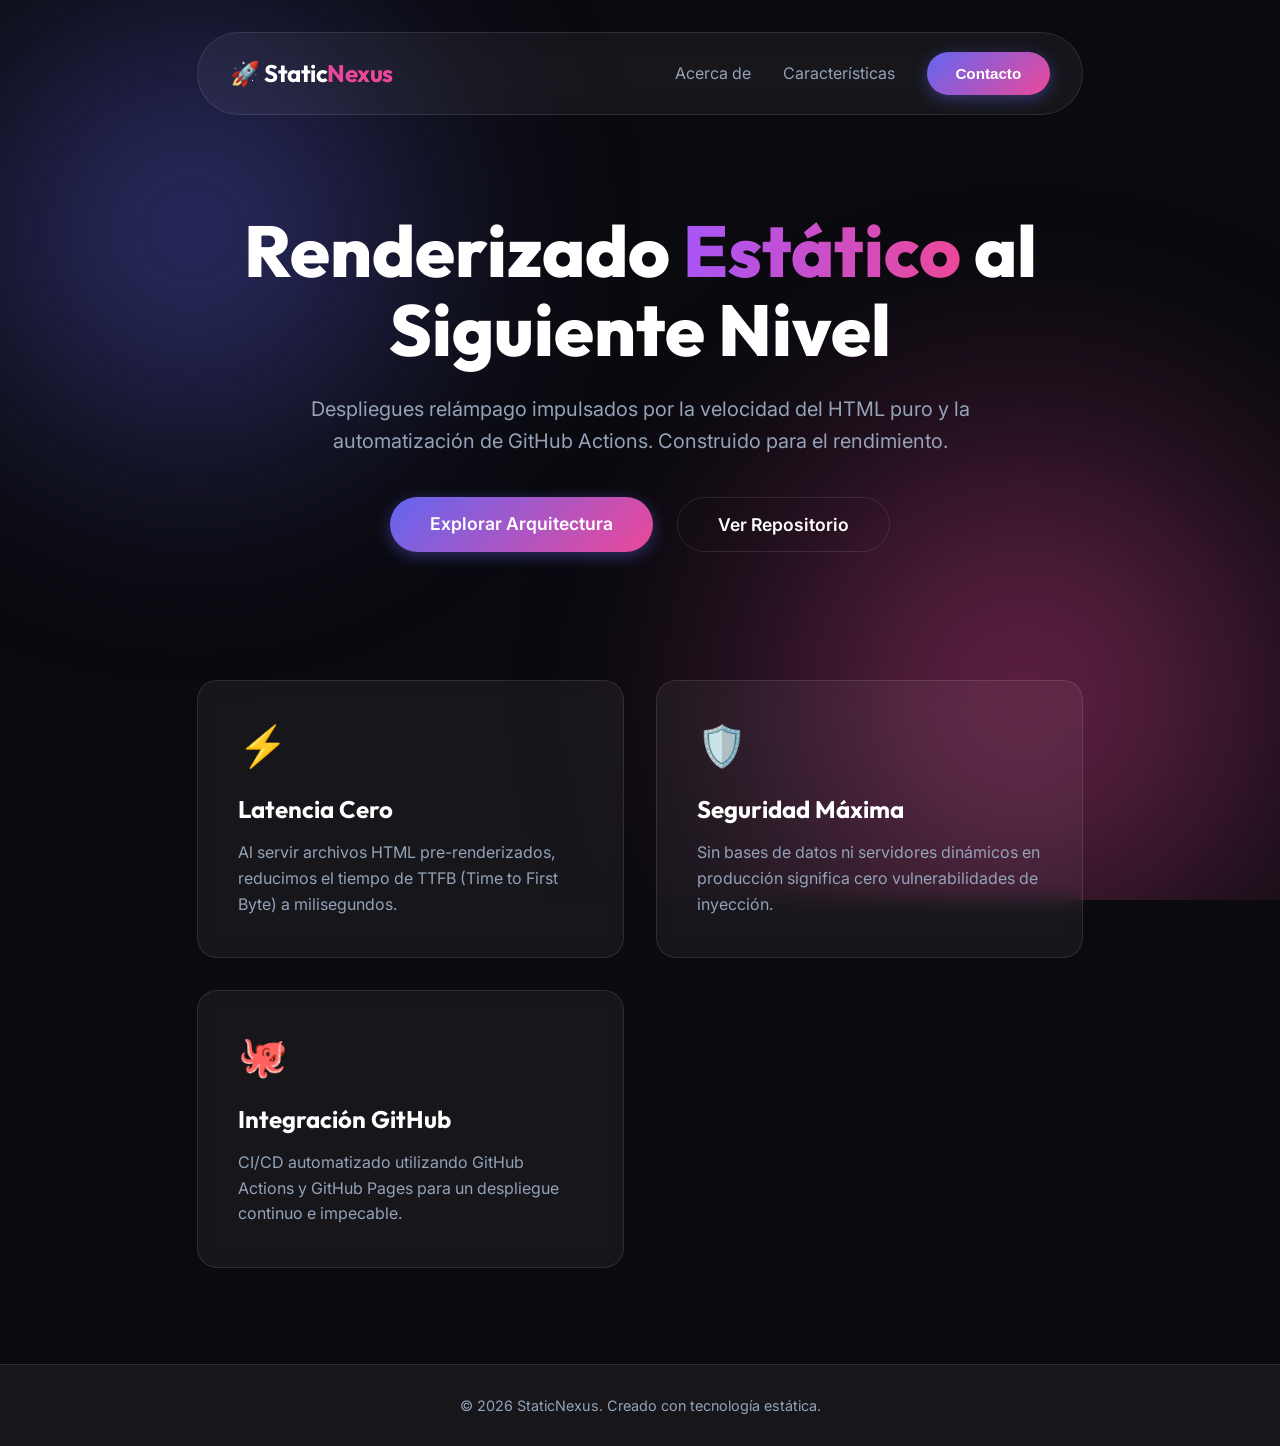
==== index.html @ 97952323 "feat: Initialized modern static web page with GitHub Pages workflow" ====
<!DOCTYPE html>
<html lang="es">
<head>
    <meta charset="UTF-8">
    <meta name="viewport" content="width=device-width, initial-scale=1.0">
    <meta name="description" content="Página estática moderna construida y renderizada vía GitHub Pages">
    <title>Innovación Estática | GitHub Pages</title>
    <link rel="preconnect" href="https://fonts.googleapis.com">
    <link rel="preconnect" href="https://fonts.gstatic.com" crossorigin>
    <link href="https://fonts.googleapis.com/css2?family=Inter:wght@300;400;600;800&family=Outfit:wght@400;700&display=swap" rel="stylesheet">
    <link rel="stylesheet" href="assets/styles.css">
</head>
<body>
    <div class="background-effects">
        <div class="blob blob-1"></div>
        <div class="blob blob-2"></div>
    </div>

    <main class="container">
        <header class="glass-header">
            <div class="logo">🚀 Static<span>Nexus</span></div>
            <nav class="nav-links">
                <a href="#about">Acerca de</a>
                <a href="#features">Características</a>
                <button class="btn-primary">Contacto</button>
            </nav>
        </header>

        <section class="hero-section">
            <h1 class="hero-title">Renderizado <span>Estático</span> al Siguiente Nivel</h1>
            <p class="hero-subtitle">Despliegues relámpago impulsados por la velocidad del HTML puro y la automatización de GitHub Actions. Construido para el rendimiento.</p>
            <div class="cta-group">
                <a href="#" class="btn-primary large">Explorar Arquitectura</a>
                <a href="#" class="btn-secondary large">Ver Repositorio</a>
            </div>
        </section>

        <section id="features" class="features-grid">
            <article class="feature-card glass-panel">
                <div class="icon-wrapper">⚡️</div>
                <h3>Latencia Cero</h3>
                <p>Al servir archivos HTML pre-renderizados, reducimos el tiempo de TTFB (Time to First Byte) a milisegundos.</p>
            </article>
            <article class="feature-card glass-panel">
                <div class="icon-wrapper">🛡️</div>
                <h3>Seguridad Máxima</h3>
                <p>Sin bases de datos ni servidores dinámicos en producción significa cero vulnerabilidades de inyección.</p>
            </article>
            <article class="feature-card glass-panel">
                <div class="icon-wrapper">🐙</div>
                <h3>Integración GitHub</h3>
                <p>CI/CD automatizado utilizando GitHub Actions y GitHub Pages para un despliegue continuo e impecable.</p>
            </article>
        </section>
    </main>

    <footer class="glass-footer">
        <p>&copy; 2026 StaticNexus. Creado con tecnología estática.</p>
    </footer>

    <script>
        // Micro-interacciones
        document.addEventListener('mousemove', (e) => {
            const blobs = document.querySelectorAll('.blob');
            const x = e.clientX / window.innerWidth;
            const y = e.clientY / window.innerHeight;
            
            blobs[0].style.transform = `translate(${x * 50}px, ${y * 50}px)`;
            blobs[1].style.transform = `translate(${-x * 50}px, ${-y * 50}px)`;
        });
    </script>
</body>
</html>
---- assets/styles.css ----
:root {
    --bg-dark: #0a0a0f;
    --text-primary: #ffffff;
    --text-secondary: #94a3b8;
    --accent-glow: #6366f1;
    --accent-glow-secondary: #ec4899;
    --glass-bg: rgba(255, 255, 255, 0.05);
    --glass-border: rgba(255, 255, 255, 0.1);
}

* {
    margin: 0;
    padding: 0;
    box-sizing: border-box;
}

body {
    font-family: 'Inter', sans-serif;
    background-color: var(--bg-dark);
    color: var(--text-primary);
    overflow-x: hidden;
    min-height: 100vh;
    display: flex;
    flex-direction: column;
}

.background-effects {
    position: fixed;
    top: 0;
    left: 0;
    width: 100vw;
    height: 100vh;
    z-index: -1;
    overflow: hidden;
}

.blob {
    position: absolute;
    border-radius: 50%;
    filter: blur(100px);
    opacity: 0.5;
    transition: transform 0.2s ease-out;
}

.blob-1 {
    top: -10%;
    left: -10%;
    width: 50vw;
    height: 50vw;
    background: radial-gradient(circle, var(--accent-glow), transparent 70%);
}

.blob-2 {
    bottom: -20%;
    right: -10%;
    width: 60vw;
    height: 60vw;
    background: radial-gradient(circle, var(--accent-glow-secondary), transparent 70%);
}

.container {
    max-width: 1200px;
    margin: 0 auto;
    padding: 2rem;
    flex: 1;
}

/* Header & Glassmorphism */
.glass-header {
    display: flex;
    justify-content: space-between;
    align-items: center;
    padding: 1.2rem 2rem;
    background: var(--glass-bg);
    backdrop-filter: blur(12px);
    border: 1px solid var(--glass-border);
    border-radius: 100px;
    margin-bottom: 6rem;
}

.logo {
    font-family: 'Outfit', sans-serif;
    font-size: 1.5rem;
    font-weight: 700;
    letter-spacing: -0.5px;
}

.logo span {
    color: var(--accent-glow-secondary);
}

.nav-links {
    display: flex;
    gap: 2rem;
    align-items: center;
}

.nav-links a {
    color: var(--text-secondary);
    text-decoration: none;
    font-weight: 400;
    transition: color 0.3s ease;
}

.nav-links a:hover {
    color: var(--text-primary);
}

/* Buttons */
.btn-primary, .btn-secondary {
    padding: 0.8rem 1.8rem;
    border-radius: 50px;
    font-size: 0.95rem;
    font-weight: 600;
    cursor: pointer;
    transition: all 0.3s ease;
    text-decoration: none;
    display: inline-block;
}

.btn-primary {
    background: linear-gradient(135deg, var(--accent-glow), var(--accent-glow-secondary));
    color: white;
    border: none;
    box-shadow: 0 4px 15px rgba(99, 102, 241, 0.4);
}

.btn-primary:hover {
    transform: translateY(-2px);
    box-shadow: 0 6px 20px rgba(99, 102, 241, 0.6);
}

.btn-secondary {
    background: transparent;
    color: var(--text-primary);
    border: 1px solid var(--glass-border);
    backdrop-filter: blur(5px);
}

.btn-secondary:hover {
    background: var(--glass-bg);
    transform: translateY(-2px);
}

.btn-primary.large, .btn-secondary.large {
    padding: 1rem 2.5rem;
    font-size: 1.1rem;
}

/* Hero Section */
.hero-section {
    text-align: center;
    max-width: 800px;
    margin: 0 auto 8rem;
    animation: fadeIn 1s ease-out forwards;
}

.hero-title {
    font-family: 'Outfit', sans-serif;
    font-size: 4.5rem;
    line-height: 1.1;
    margin-bottom: 1.5rem;
    font-weight: 800;
}

.hero-title span {
    background: linear-gradient(to right, #a855f7, #ec4899);
    -webkit-background-clip: text;
    -webkit-text-fill-color: transparent;
}

.hero-subtitle {
    font-size: 1.25rem;
    color: var(--text-secondary);
    margin-bottom: 2.5rem;
    line-height: 1.6;
}

.cta-group {
    display: flex;
    gap: 1.5rem;
    justify-content: center;
}

/* Features Grid */
.features-grid {
    display: grid;
    grid-template-columns: repeat(auto-fit, minmax(300px, 1fr));
    gap: 2rem;
    margin-bottom: 4rem;
}

.glass-panel {
    background: var(--glass-bg);
    backdrop-filter: blur(10px);
    border: 1px solid var(--glass-border);
    border-radius: 20px;
    padding: 2.5rem;
    transition: transform 0.3s ease, border-color 0.3s ease;
}

.glass-panel:hover {
    transform: translateY(-5px);
    border-color: rgba(255, 255, 255, 0.2);
}

.icon-wrapper {
    font-size: 2.5rem;
    margin-bottom: 1.5rem;
}

.feature-card h3 {
    font-family: 'Outfit', sans-serif;
    font-size: 1.5rem;
    margin-bottom: 1rem;
}

.feature-card p {
    color: var(--text-secondary);
    line-height: 1.6;
}

/* Footer */
.glass-footer {
    text-align: center;
    padding: 2rem;
    background: var(--glass-bg);
    border-top: 1px solid var(--glass-border);
    color: var(--text-secondary);
    font-size: 0.9rem;
}

/* Animations */
@keyframes fadeIn {
    from {
        opacity: 0;
        transform: translateY(20px);
    }
    to {
        opacity: 1;
        transform: translateY(0);
    }
}

@media (max-width: 768px) {
    .hero-title {
        font-size: 3rem;
    }
    .cta-group {
        flex-direction: column;
    }
    .nav-links {
        display: none;
    }
}
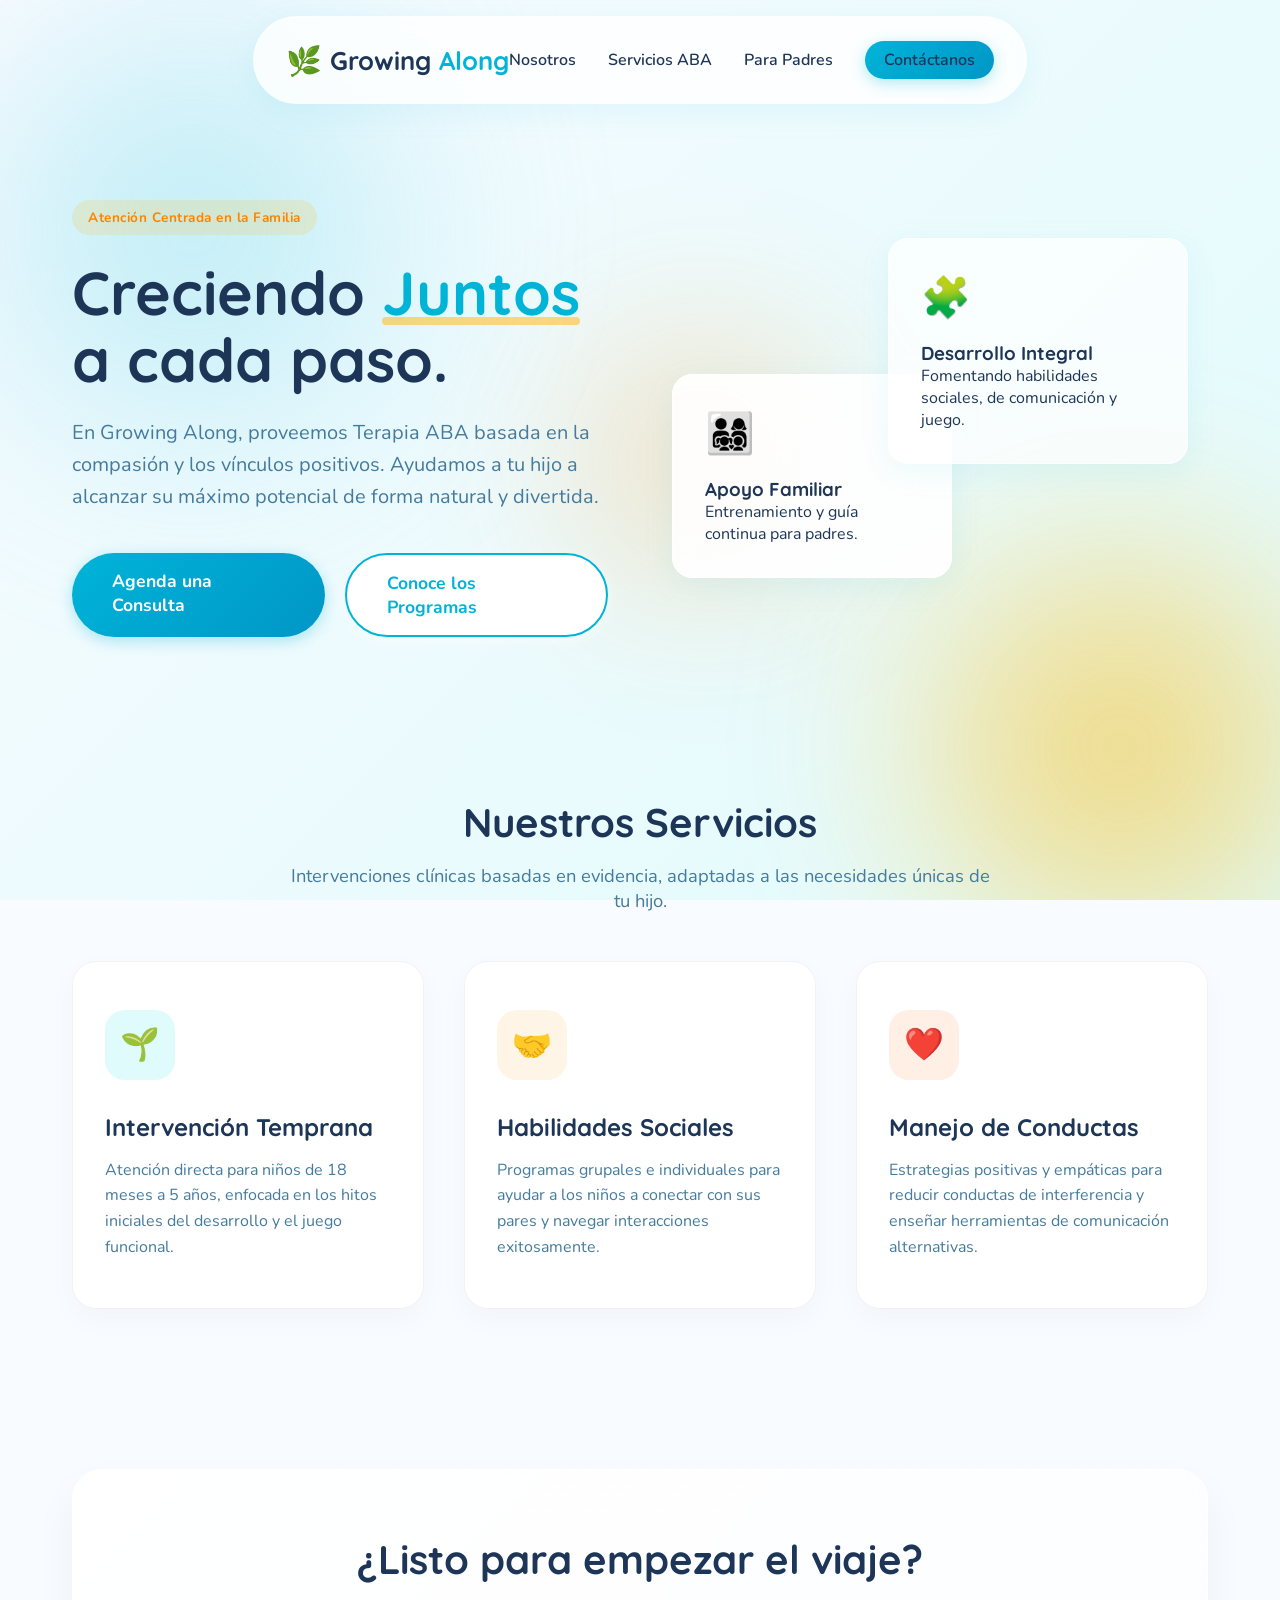
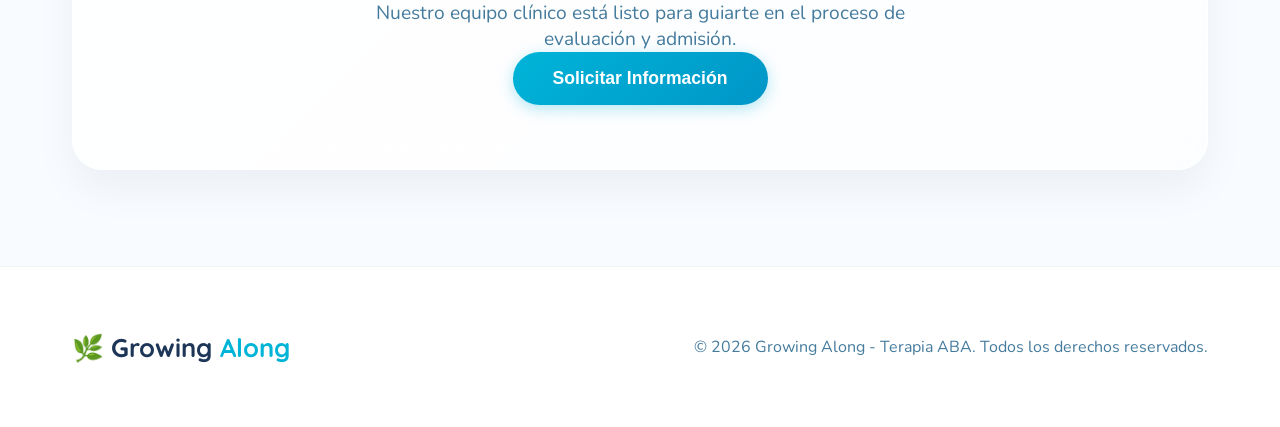
==== commit b04530fb: "refactor: Redesign for Growing Along ABA theme" ====
--- a/index.html
+++ b/index.html
@@ -3,70 +3,115 @@
 <head>
     <meta charset="UTF-8">
     <meta name="viewport" content="width=device-width, initial-scale=1.0">
-    <meta name="description" content="Página estática moderna construida y renderizada vía GitHub Pages">
-    <title>Innovación Estática | GitHub Pages</title>
+    <meta name="description" content="Growing Along - Servicios Especializados de Terapia ABA (Applied Behavior Analysis) para niños y familias.">
+    <title>Growing Along | Terapia ABA Especializada</title>
+    <!-- Fuentes Premium -->
     <link rel="preconnect" href="https://fonts.googleapis.com">
     <link rel="preconnect" href="https://fonts.gstatic.com" crossorigin>
-    <link href="https://fonts.googleapis.com/css2?family=Inter:wght@300;400;600;800&family=Outfit:wght@400;700&display=swap" rel="stylesheet">
+    <link href="https://fonts.googleapis.com/css2?family=Nunito:wght@400;600;700;800&family=Quicksand:wght@500;600;700&display=swap" rel="stylesheet">
     <link rel="stylesheet" href="assets/styles.css">
 </head>
 <body>
+    <!-- Efectos de fondo amigables y cálidos -->
     <div class="background-effects">
         <div class="blob blob-1"></div>
         <div class="blob blob-2"></div>
+        <div class="blob blob-3"></div>
     </div>
 
-    <main class="container">
-        <header class="glass-header">
-            <div class="logo">🚀 Static<span>Nexus</span></div>
-            <nav class="nav-links">
-                <a href="#about">Acerca de</a>
-                <a href="#features">Características</a>
-                <button class="btn-primary">Contacto</button>
-            </nav>
-        </header>
+    <!-- Navegación -->
+    <header class="navbar container">
+        <div class="logo">
+            <span class="logo-icon">🌿</span>
+            Growing<span>Along</span>
+        </div>
+        <nav class="nav-links">
+            <a href="#about">Nosotros</a>
+            <a href="#services">Servicios ABA</a>
+            <a href="#parents">Para Padres</a>
+            <a href="#contact" class="btn-primary small">Contáctanos</a>
+        </nav>
+    </header>
 
-        <section class="hero-section">
-            <h1 class="hero-title">Renderizado <span>Estático</span> al Siguiente Nivel</h1>
-            <p class="hero-subtitle">Despliegues relámpago impulsados por la velocidad del HTML puro y la automatización de GitHub Actions. Construido para el rendimiento.</p>
-            <div class="cta-group">
-                <a href="#" class="btn-primary large">Explorar Arquitectura</a>
-                <a href="#" class="btn-secondary large">Ver Repositorio</a>
+    <main>
+        <!-- Sección Principal -->
+        <section class="hero-section container">
+            <div class="hero-content">
+                <span class="badge">Atención Centrada en la Familia</span>
+                <h1 class="hero-title">Creciendo <span>Juntos</span> a cada paso.</h1>
+                <p class="hero-subtitle">En Growing Along, proveemos Terapia ABA basada en la compasión y los vínculos positivos. Ayudamos a tu hijo a alcanzar su máximo potencial de forma natural y divertida.</p>
+                <div class="cta-group">
+                    <a href="#contact" class="btn-primary large">Agenda una Consulta</a>
+                    <a href="#services" class="btn-secondary large">Conoce los Programas</a>
+                </div>
+            </div>
+            <div class="hero-graphics">
+                <div class="glass-card main-card">
+                    <div class="card-icon">🧩</div>
+                    <h3>Desarrollo Integral</h3>
+                    <p>Fomentando habilidades sociales, de comunicación y juego.</p>
+                </div>
+                <div class="glass-card secondary-card">
+                    <div class="card-icon">👨‍👩‍👧‍👦</div>
+                    <h3>Apoyo Familiar</h3>
+                    <p>Entrenamiento y guía continua para padres.</p>
+                </div>
             </div>
         </section>
 
-        <section id="features" class="features-grid">
-            <article class="feature-card glass-panel">
-                <div class="icon-wrapper">⚡️</div>
-                <h3>Latencia Cero</h3>
-                <p>Al servir archivos HTML pre-renderizados, reducimos el tiempo de TTFB (Time to First Byte) a milisegundos.</p>
-            </article>
-            <article class="feature-card glass-panel">
-                <div class="icon-wrapper">🛡️</div>
-                <h3>Seguridad Máxima</h3>
-                <p>Sin bases de datos ni servidores dinámicos en producción significa cero vulnerabilidades de inyección.</p>
-            </article>
-            <article class="feature-card glass-panel">
-                <div class="icon-wrapper">🐙</div>
-                <h3>Integración GitHub</h3>
-                <p>CI/CD automatizado utilizando GitHub Actions y GitHub Pages para un despliegue continuo e impecable.</p>
-            </article>
+        <!-- Sección de Servicios -->
+        <section id="services" class="services-section container">
+            <div class="section-header">
+                <h2>Nuestros Servicios</h2>
+                <p>Intervenciones clínicas basadas en evidencia, adaptadas a las necesidades únicas de tu hijo.</p>
+            </div>
+            
+            <div class="services-grid">
+                <article class="service-card glass-panel">
+                    <div class="icon-wrapper bg-teal">🌱</div>
+                    <h3>Intervención Temprana</h3>
+                    <p>Atención directa para niños de 18 meses a 5 años, enfocada en los hitos iniciales del desarrollo y el juego funcional.</p>
+                </article>
+                <article class="service-card glass-panel">
+                    <div class="icon-wrapper bg-yellow">🤝</div>
+                    <h3>Habilidades Sociales</h3>
+                    <p>Programas grupales e individuales para ayudar a los niños a conectar con sus pares y navegar interacciones exitosamente.</p>
+                </article>
+                <article class="service-card glass-panel">
+                    <div class="icon-wrapper bg-coral">❤️</div>
+                    <h3>Manejo de Conductas</h3>
+                    <p>Estrategias positivas y empáticas para reducir conductas de interferencia y enseñar herramientas de comunicación alternativas.</p>
+                </article>
+            </div>
+        </section>
+        
+        <!-- CTA Inferior -->
+        <section id="contact" class="cta-banner container">
+            <div class="glass-banner">
+                <h2>¿Listo para empezar el viaje?</h2>
+                <p>Nuestro equipo clínico está listo para guiarte en el proceso de evaluación y admisión.</p>
+                <button class="btn-primary large mt-4">Solicitar Información</button>
+            </div>
         </section>
     </main>
 
-    <footer class="glass-footer">
-        <p>&copy; 2026 StaticNexus. Creado con tecnología estática.</p>
+    <footer class="site-footer">
+        <div class="container footer-content">
+            <div class="logo">🌿 Growing<span>Along</span></div>
+            <p>&copy; 2026 Growing Along - Terapia ABA. Todos los derechos reservados.</p>
+        </div>
     </footer>
 
     <script>
-        // Micro-interacciones
+        // Efecto parallax muy sutil y amigable
         document.addEventListener('mousemove', (e) => {
             const blobs = document.querySelectorAll('.blob');
             const x = e.clientX / window.innerWidth;
             const y = e.clientY / window.innerHeight;
             
-            blobs[0].style.transform = `translate(${x * 50}px, ${y * 50}px)`;
-            blobs[1].style.transform = `translate(${-x * 50}px, ${-y * 50}px)`;
+            blobs[0].style.transform = `translate(${x * 30}px, ${y * 30}px)`;
+            blobs[1].style.transform = `translate(${-x * 40}px, ${-y * 40}px)`;
+            blobs[2].style.transform = `translate(${x * 50}px, ${-y * 20}px)`;
         });
     </script>
 </body>
--- a/assets/styles.css
+++ b/assets/styles.css
@@ -1,11 +1,19 @@
 :root {
-    --bg-dark: #0a0a0f;
-    --text-primary: #ffffff;
-    --text-secondary: #94a3b8;
-    --accent-glow: #6366f1;
-    --accent-glow-secondary: #ec4899;
-    --glass-bg: rgba(255, 255, 255, 0.05);
-    --glass-border: rgba(255, 255, 255, 0.1);
+    /* Paleta Terapia ABA: Profesional, Cálida y Amigable */
+    --primary: #00b4d8;       /* Teal/Aqua radiante */
+    --primary-dark: #0096c7;
+    --secondary: #ffb703;     /* Amarillo/Naranja cálido */
+    --secondary-light: #ffc233;
+    --coral: #fb8500;         /* Naranja coral */
+    
+    --bg-light: #f8fbff;
+    --text-main: #1d3557;     /* Slate oscuro para alto contraste */
+    --text-muted: #457b9d;    /* Azul grisáceo para subtítulos */
+    
+    /* Variables de Glassmorphism */
+    --glass-bg: rgba(255, 255, 255, 0.7);
+    --glass-border: rgba(255, 255, 255, 1);
+    --glass-shadow: 0 8px 32px rgba(0, 180, 216, 0.08);
 }
 
 * {
@@ -15,15 +23,21 @@
 }
 
 body {
-    font-family: 'Inter', sans-serif;
-    background-color: var(--bg-dark);
-    color: var(--text-primary);
+    font-family: 'Nunito', sans-serif;
+    background-color: var(--bg-light);
+    color: var(--text-main);
     overflow-x: hidden;
     min-height: 100vh;
     display: flex;
     flex-direction: column;
 }
 
+/* Tipografía de títulos */
+h1, h2, h3, .logo {
+    font-family: 'Quicksand', sans-serif;
+}
+
+/* Efectos de fondo suaves (Formas Orgánicas) */
 .background-effects {
     position: fixed;
     top: 0;
@@ -32,14 +46,15 @@
     height: 100vh;
     z-index: -1;
     overflow: hidden;
+    background: linear-gradient(135deg, #f8fbff 0%, #e0fbfc 100%);
 }
 
 .blob {
     position: absolute;
     border-radius: 50%;
-    filter: blur(100px);
-    opacity: 0.5;
-    transition: transform 0.2s ease-out;
+    filter: blur(80px);
+    opacity: 0.6;
+    transition: transform 0.4s ease-out;
 }
 
 .blob-1 {
@@ -47,209 +62,368 @@
     left: -10%;
     width: 50vw;
     height: 50vw;
-    background: radial-gradient(circle, var(--accent-glow), transparent 70%);
+    background: radial-gradient(circle, #90e0ef, transparent 70%);
 }
 
 .blob-2 {
-    bottom: -20%;
+    bottom: -15%;
     right: -10%;
-    width: 60vw;
-    height: 60vw;
-    background: radial-gradient(circle, var(--accent-glow-secondary), transparent 70%);
+    width: 45vw;
+    height: 45vw;
+    background: radial-gradient(circle, #ffb703, transparent 70%);
+}
+
+.blob-3 {
+    top: 30%;
+    left: 40%;
+    width: 30vw;
+    height: 30vw;
+    background: radial-gradient(circle, #fb8500, transparent 70%);
+    opacity: 0.3;
 }
 
 .container {
     max-width: 1200px;
     margin: 0 auto;
     padding: 2rem;
+}
+
+mt-4 { margin-top: 1.5rem; }
+
+/* Menú y Navbar */
+.navbar {
+    display: flex;
+    justify-content: space-between;
+    align-items: center;
+    padding: 1.5rem 2rem;
+    background: rgba(255, 255, 255, 0.8);
+    backdrop-filter: blur(16px);
+    border: 1px solid rgba(255,255,255,0.4);
+    border-radius: 100px;
+    margin-top: 1rem;
+    box-shadow: var(--glass-shadow);
+    z-index: 100;
+}
+
+.logo {
+    font-size: 1.6rem;
+    font-weight: 700;
+    color: var(--text-main);
+    display: flex;
+    align-items: center;
+    gap: 0.5rem;
+}
+
+.logo span {
+    color: var(--primary);
+}
+
+.logo-icon {
+    font-size: 1.8rem;
+}
+
+.nav-links {
+    display: flex;
+    gap: 2rem;
+    align-items: center;
+}
+
+.nav-links a {
+    color: var(--text-main);
+    text-decoration: none;
+    font-weight: 600;
+    transition: color 0.3s ease;
+}
+
+.nav-links a:hover {
+    color: var(--primary);
+}
+
+/* Botones con estilo cálido y seguro */
+.btn-primary, .btn-secondary {
+    padding: 0.7rem 1.8rem;
+    border-radius: 100px;
+    font-size: 1rem;
+    font-weight: 700;
+    cursor: pointer;
+    transition: all 0.3s cubic-bezier(0.175, 0.885, 0.32, 1.275);
+    text-decoration: none;
+    display: inline-block;
+    border: none;
+}
+
+.btn-primary.small {
+    padding: 0.5rem 1.2rem;
+}
+
+.btn-primary {
+    background: linear-gradient(135deg, var(--primary), var(--primary-dark));
+    color: white;
+    box-shadow: 0 4px 15px rgba(0, 180, 216, 0.3);
+}
+
+.btn-primary:hover {
+    transform: translateY(-2px) scale(1.02);
+    box-shadow: 0 8px 20px rgba(0, 180, 216, 0.4);
+    color: white;
+}
+
+.btn-secondary {
+    background: white;
+    color: var(--primary);
+    border: 2px solid var(--primary);
+    box-shadow: 0 4px 15px rgba(255, 255, 255, 0.5);
+}
+
+.btn-secondary:hover {
+    background: var(--bg-light);
+    transform: translateY(-2px) scale(1.02);
+}
+
+.btn-primary.large, .btn-secondary.large {
+    padding: 1rem 2.5rem;
+    font-size: 1.1rem;
+}
+
+/* Hero Section */
+.hero-section {
+    display: flex;
+    align-items: center;
+    justify-content: space-between;
+    gap: 4rem;
+    margin-top: 4rem;
+    margin-bottom: 6rem;
+    animation: slideUp 0.8s ease-out forwards;
+}
+
+.hero-content {
     flex: 1;
-}
-
-/* Header & Glassmorphism */
-.glass-header {
-    display: flex;
-    justify-content: space-between;
-    align-items: center;
-    padding: 1.2rem 2rem;
+    max-width: 600px;
+}
+
+.badge {
+    background: rgba(255, 183, 3, 0.15);
+    color: var(--coral);
+    padding: 0.5rem 1rem;
+    border-radius: 100px;
+    font-weight: 700;
+    font-size: 0.85rem;
+    letter-spacing: 0.5px;
+    display: inline-block;
+    margin-bottom: 1.5rem;
+}
+
+.hero-title {
+    font-size: 3.8rem;
+    line-height: 1.1;
+    margin-bottom: 1.5rem;
+    color: var(--text-main);
+}
+
+.hero-title span {
+    color: var(--primary);
+    position: relative;
+}
+
+.hero-title span::after {
+    content: '';
+    position: absolute;
+    bottom: 5px;
+    left: 0;
+    width: 100%;
+    height: 8px;
+    background-color: var(--secondary);
+    z-index: -1;
+    border-radius: 10px;
+    opacity: 0.5;
+}
+
+.hero-subtitle {
+    font-size: 1.25rem;
+    color: var(--text-muted);
+    margin-bottom: 2.5rem;
+    line-height: 1.6;
+}
+
+.cta-group {
+    display: flex;
+    gap: 1.2rem;
+}
+
+/* Graphics / Tarjetas Flotantes Glassmorphism */
+.hero-graphics {
+    flex: 1;
+    position: relative;
+    height: 400px;
+    display: none;
+}
+
+@media (min-width: 992px) {
+    .hero-graphics {
+        display: block;
+    }
+}
+
+.glass-card {
     background: var(--glass-bg);
     backdrop-filter: blur(12px);
     border: 1px solid var(--glass-border);
-    border-radius: 100px;
+    border-radius: 20px;
+    padding: 2rem;
+    box-shadow: var(--glass-shadow);
+    position: absolute;
+    transition: transform 0.3s ease;
+}
+
+.glass-card:hover {
+    transform: translateY(-5px);
+}
+
+.main-card {
+    top: 20px;
+    right: 20px;
+    width: 300px;
+    z-index: 2;
+    animation: float 6s ease-in-out infinite;
+}
+
+.secondary-card {
+    bottom: 40px;
+    left: 0;
+    width: 280px;
+    z-index: 1;
+    background: rgba(255, 255, 255, 0.9);
+    animation: float 8s ease-in-out infinite reverse;
+}
+
+.card-icon {
+    font-size: 2.5rem;
+    margin-bottom: 1rem;
+}
+
+/* Services */
+.section-header {
+    text-align: center;
+    max-width: 700px;
+    margin: 0 auto 3rem;
+}
+
+.section-header h2 {
+    font-size: 2.5rem;
+    margin-bottom: 1rem;
+}
+
+.section-header p {
+    color: var(--text-muted);
+    font-size: 1.15rem;
+}
+
+.services-grid {
+    display: grid;
+    grid-template-columns: repeat(auto-fit, minmax(320px, 1fr));
+    gap: 2.5rem;
     margin-bottom: 6rem;
 }
 
-.logo {
-    font-family: 'Outfit', sans-serif;
-    font-size: 1.5rem;
-    font-weight: 700;
-    letter-spacing: -0.5px;
-}
-
-.logo span {
-    color: var(--accent-glow-secondary);
-}
-
-.nav-links {
-    display: flex;
-    gap: 2rem;
-    align-items: center;
-}
-
-.nav-links a {
-    color: var(--text-secondary);
-    text-decoration: none;
-    font-weight: 400;
-    transition: color 0.3s ease;
-}
-
-.nav-links a:hover {
-    color: var(--text-primary);
-}
-
-/* Buttons */
-.btn-primary, .btn-secondary {
-    padding: 0.8rem 1.8rem;
-    border-radius: 50px;
-    font-size: 0.95rem;
-    font-weight: 600;
-    cursor: pointer;
-    transition: all 0.3s ease;
-    text-decoration: none;
-    display: inline-block;
-}
-
-.btn-primary {
-    background: linear-gradient(135deg, var(--accent-glow), var(--accent-glow-secondary));
-    color: white;
-    border: none;
-    box-shadow: 0 4px 15px rgba(99, 102, 241, 0.4);
-}
-
-.btn-primary:hover {
-    transform: translateY(-2px);
-    box-shadow: 0 6px 20px rgba(99, 102, 241, 0.6);
-}
-
-.btn-secondary {
-    background: transparent;
-    color: var(--text-primary);
-    border: 1px solid var(--glass-border);
-    backdrop-filter: blur(5px);
-}
-
-.btn-secondary:hover {
-    background: var(--glass-bg);
-    transform: translateY(-2px);
-}
-
-.btn-primary.large, .btn-secondary.large {
-    padding: 1rem 2.5rem;
-    font-size: 1.1rem;
-}
-
-/* Hero Section */
-.hero-section {
-    text-align: center;
-    max-width: 800px;
-    margin: 0 auto 8rem;
-    animation: fadeIn 1s ease-out forwards;
-}
-
-.hero-title {
-    font-family: 'Outfit', sans-serif;
-    font-size: 4.5rem;
-    line-height: 1.1;
-    margin-bottom: 1.5rem;
-    font-weight: 800;
-}
-
-.hero-title span {
-    background: linear-gradient(to right, #a855f7, #ec4899);
-    -webkit-background-clip: text;
-    -webkit-text-fill-color: transparent;
-}
-
-.hero-subtitle {
-    font-size: 1.25rem;
-    color: var(--text-secondary);
-    margin-bottom: 2.5rem;
-    line-height: 1.6;
-}
-
-.cta-group {
-    display: flex;
-    gap: 1.5rem;
+.glass-panel {
+    background: white;
+    border: 1px solid rgba(0,0,0,0.05);
+    border-radius: 24px;
+    padding: 3rem 2rem;
+    transition: transform 0.4s ease, box-shadow 0.4s ease;
+    box-shadow: 0 10px 30px rgba(0,0,0,0.03);
+}
+
+.glass-panel:hover {
+    transform: translateY(-10px);
+    box-shadow: 0 20px 40px rgba(0, 180, 216, 0.1);
+}
+
+.icon-wrapper {
+    width: 70px;
+    height: 70px;
+    display: flex;
+    align-items: center;
     justify-content: center;
-}
-
-/* Features Grid */
-.features-grid {
-    display: grid;
-    grid-template-columns: repeat(auto-fit, minmax(300px, 1fr));
-    gap: 2rem;
-    margin-bottom: 4rem;
-}
-
-.glass-panel {
-    background: var(--glass-bg);
-    backdrop-filter: blur(10px);
-    border: 1px solid var(--glass-border);
     border-radius: 20px;
-    padding: 2.5rem;
-    transition: transform 0.3s ease, border-color 0.3s ease;
-}
-
-.glass-panel:hover {
-    transform: translateY(-5px);
-    border-color: rgba(255, 255, 255, 0.2);
-}
-
-.icon-wrapper {
-    font-size: 2.5rem;
-    margin-bottom: 1.5rem;
-}
-
-.feature-card h3 {
-    font-family: 'Outfit', sans-serif;
+    font-size: 2rem;
+    margin-bottom: 2rem;
+}
+
+.bg-teal { background: #e0fbfc; color: var(--primary); }
+.bg-yellow { background: #fff5e6; color: var(--secondary); }
+.bg-coral { background: #ffefe5; color: var(--coral); }
+
+.service-card h3 {
     font-size: 1.5rem;
     margin-bottom: 1rem;
-}
-
-.feature-card p {
-    color: var(--text-secondary);
+    color: var(--text-main);
+}
+
+.service-card p {
+    color: var(--text-muted);
     line-height: 1.6;
 }
 
+/* CTA Banner Area */
+.cta-banner {
+    margin-bottom: 4rem;
+}
+
+.glass-banner {
+    background: linear-gradient(135deg, rgba(255,255,255,0.9), rgba(255,255,255,0.6));
+    backdrop-filter: blur(20px);
+    border: 1px solid white;
+    border-radius: 30px;
+    padding: 4rem 2rem;
+    text-align: center;
+    box-shadow: 0 20px 40px rgba(0,0,0,0.05);
+}
+
+.glass-banner h2 {
+    font-size: 2.5rem;
+    margin-bottom: 1rem;
+}
+
+.glass-banner p {
+    font-size: 1.2rem;
+    color: var(--text-muted);
+    max-width: 600px;
+    margin: 0 auto;
+}
+
 /* Footer */
-.glass-footer {
-    text-align: center;
-    padding: 2rem;
-    background: var(--glass-bg);
-    border-top: 1px solid var(--glass-border);
-    color: var(--text-secondary);
-    font-size: 0.9rem;
-}
-
-/* Animations */
-@keyframes fadeIn {
-    from {
-        opacity: 0;
-        transform: translateY(20px);
-    }
-    to {
-        opacity: 1;
-        transform: translateY(0);
-    }
+.site-footer {
+    background: white;
+    border-top: 1px solid rgba(0,0,0,0.05);
+    padding: 2rem 0;
+    margin-top: auto;
+}
+
+.footer-content {
+    display: flex;
+    flex-wrap: wrap;
+    justify-content: space-between;
+    align-items: center;
+    gap: 1rem;
+    color: var(--text-muted);
+}
+
+/* Keyframes */
+@keyframes slideUp {
+    from { opacity: 0; transform: translateY(40px); }
+    to { opacity: 1; transform: translateY(0); }
+}
+
+@keyframes float {
+    0% { transform: translateY(0px); }
+    50% { transform: translateY(-15px); }
+    100% { transform: translateY(0px); }
 }
 
 @media (max-width: 768px) {
-    .hero-title {
-        font-size: 3rem;
-    }
-    .cta-group {
-        flex-direction: column;
-    }
-    .nav-links {
-        display: none;
-    }
-}
+    .hero-title { font-size: 2.8rem; }
+    .hero-section { flex-direction: column; text-align: center; }
+    .cta-group { justify-content: center; flex-direction: column; }
+    .nav-links { display: none; }
+}
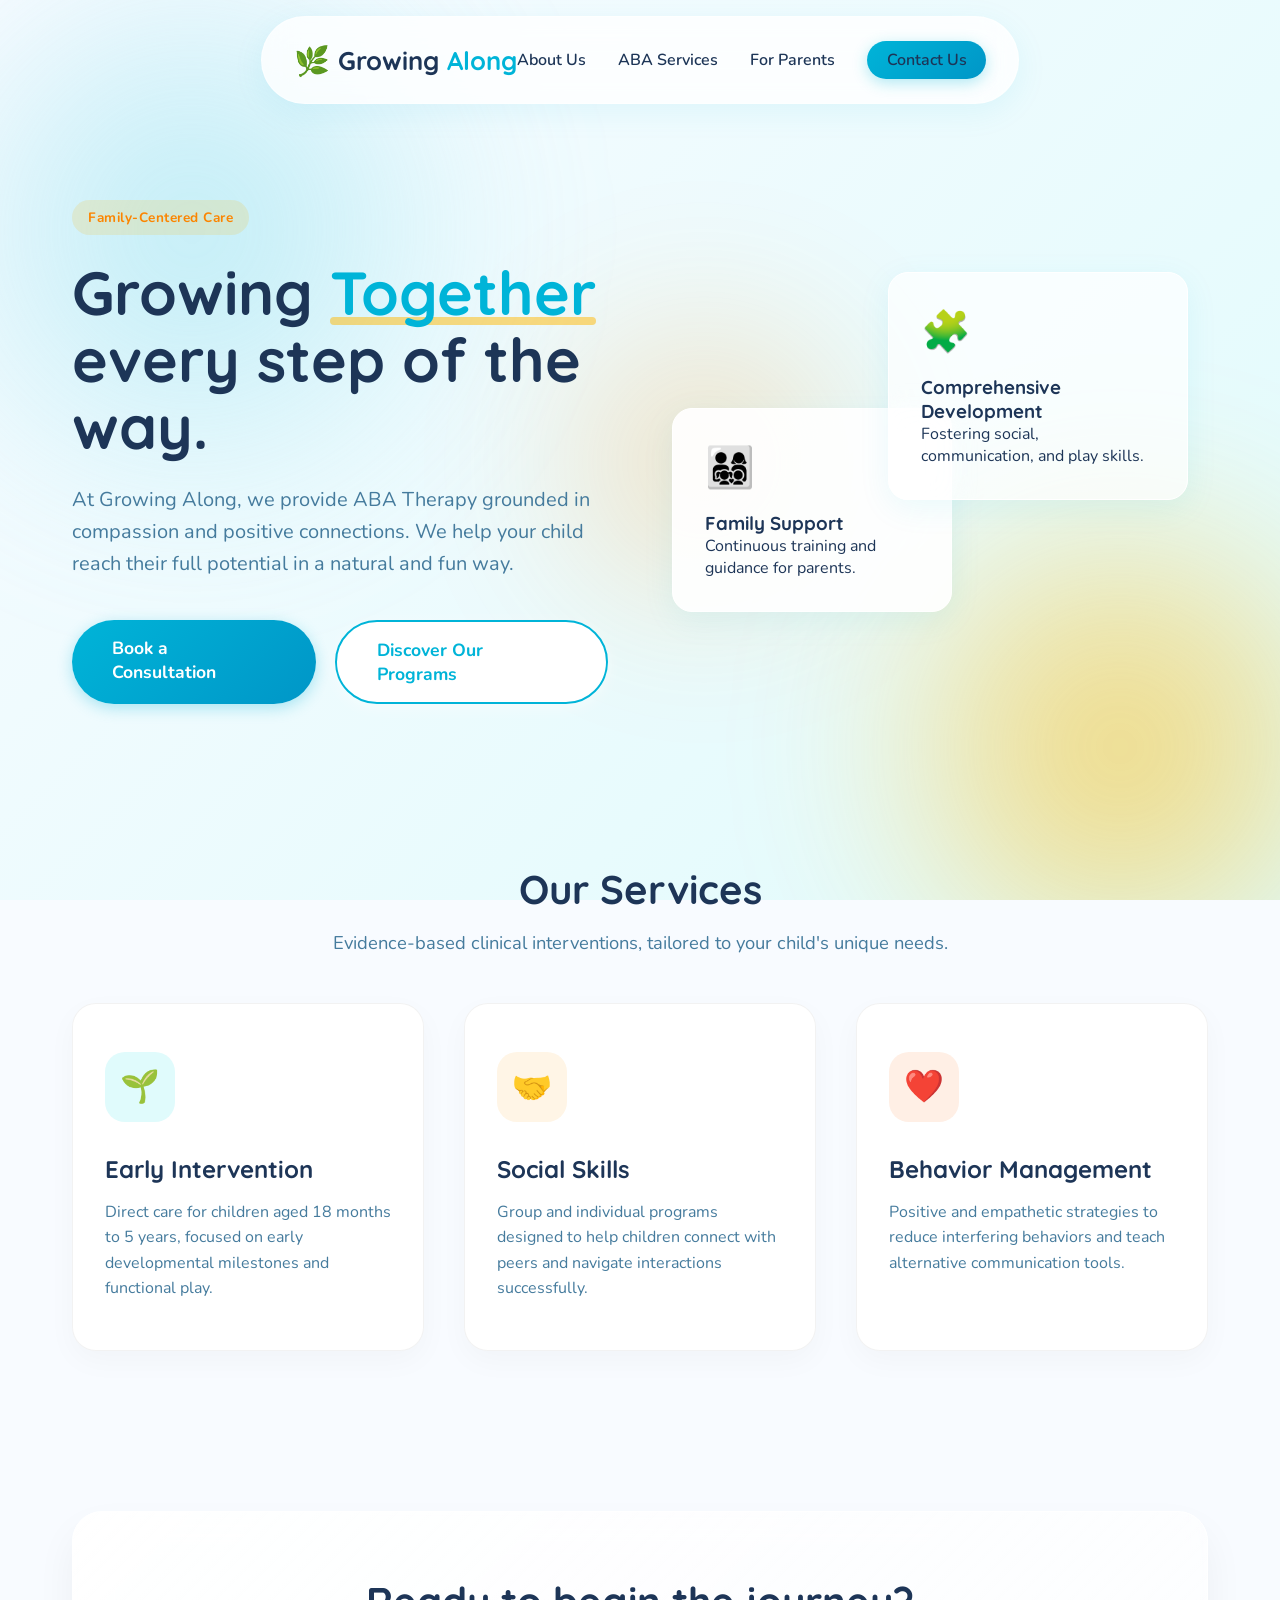
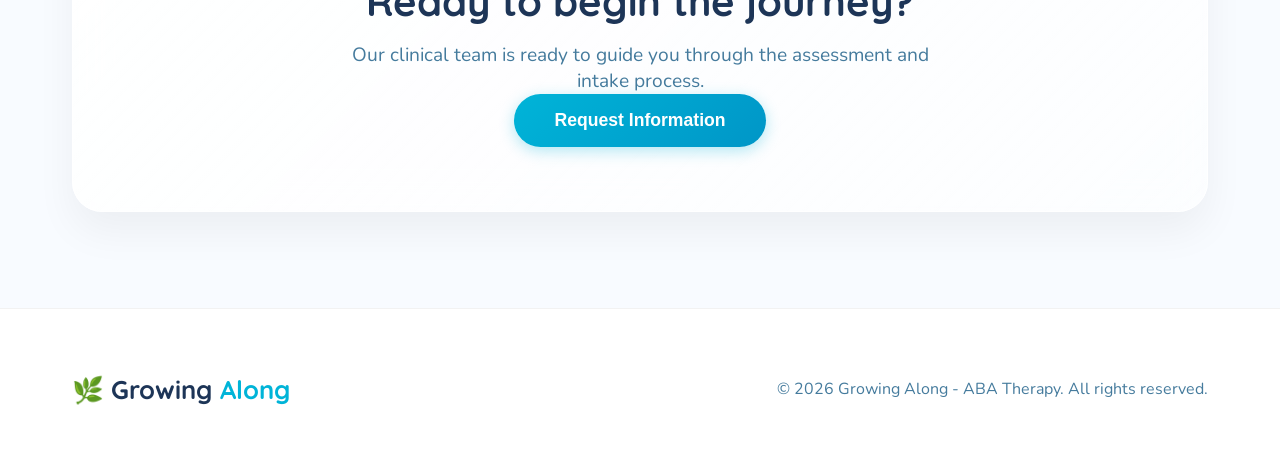
==== commit 9fa8d9fe: "refactor: Translate website content to English" ====
--- a/index.html
+++ b/index.html
@@ -1,96 +1,96 @@
 <!DOCTYPE html>
-<html lang="es">
+<html lang="en">
 <head>
     <meta charset="UTF-8">
     <meta name="viewport" content="width=device-width, initial-scale=1.0">
-    <meta name="description" content="Growing Along - Servicios Especializados de Terapia ABA (Applied Behavior Analysis) para niños y familias.">
-    <title>Growing Along | Terapia ABA Especializada</title>
-    <!-- Fuentes Premium -->
+    <meta name="description" content="Growing Along - Specialized ABA Therapy (Applied Behavior Analysis) services for children and families.">
+    <title>Growing Along | Specialized ABA Therapy</title>
+    <!-- Premium Fonts -->
     <link rel="preconnect" href="https://fonts.googleapis.com">
     <link rel="preconnect" href="https://fonts.gstatic.com" crossorigin>
     <link href="https://fonts.googleapis.com/css2?family=Nunito:wght@400;600;700;800&family=Quicksand:wght@500;600;700&display=swap" rel="stylesheet">
     <link rel="stylesheet" href="assets/styles.css">
 </head>
 <body>
-    <!-- Efectos de fondo amigables y cálidos -->
+    <!-- Friendly and warm background effects -->
     <div class="background-effects">
         <div class="blob blob-1"></div>
         <div class="blob blob-2"></div>
         <div class="blob blob-3"></div>
     </div>
 
-    <!-- Navegación -->
+    <!-- Navigation -->
     <header class="navbar container">
         <div class="logo">
             <span class="logo-icon">🌿</span>
             Growing<span>Along</span>
         </div>
         <nav class="nav-links">
-            <a href="#about">Nosotros</a>
-            <a href="#services">Servicios ABA</a>
-            <a href="#parents">Para Padres</a>
-            <a href="#contact" class="btn-primary small">Contáctanos</a>
+            <a href="#about">About Us</a>
+            <a href="#services">ABA Services</a>
+            <a href="#parents">For Parents</a>
+            <a href="#contact" class="btn-primary small">Contact Us</a>
         </nav>
     </header>
 
     <main>
-        <!-- Sección Principal -->
+        <!-- Hero Section -->
         <section class="hero-section container">
             <div class="hero-content">
-                <span class="badge">Atención Centrada en la Familia</span>
-                <h1 class="hero-title">Creciendo <span>Juntos</span> a cada paso.</h1>
-                <p class="hero-subtitle">En Growing Along, proveemos Terapia ABA basada en la compasión y los vínculos positivos. Ayudamos a tu hijo a alcanzar su máximo potencial de forma natural y divertida.</p>
+                <span class="badge">Family-Centered Care</span>
+                <h1 class="hero-title">Growing <span>Together</span> every step of the way.</h1>
+                <p class="hero-subtitle">At Growing Along, we provide ABA Therapy grounded in compassion and positive connections. We help your child reach their full potential in a natural and fun way.</p>
                 <div class="cta-group">
-                    <a href="#contact" class="btn-primary large">Agenda una Consulta</a>
-                    <a href="#services" class="btn-secondary large">Conoce los Programas</a>
+                    <a href="#contact" class="btn-primary large">Book a Consultation</a>
+                    <a href="#services" class="btn-secondary large">Discover Our Programs</a>
                 </div>
             </div>
             <div class="hero-graphics">
                 <div class="glass-card main-card">
                     <div class="card-icon">🧩</div>
-                    <h3>Desarrollo Integral</h3>
-                    <p>Fomentando habilidades sociales, de comunicación y juego.</p>
+                    <h3>Comprehensive Development</h3>
+                    <p>Fostering social, communication, and play skills.</p>
                 </div>
                 <div class="glass-card secondary-card">
                     <div class="card-icon">👨‍👩‍👧‍👦</div>
-                    <h3>Apoyo Familiar</h3>
-                    <p>Entrenamiento y guía continua para padres.</p>
+                    <h3>Family Support</h3>
+                    <p>Continuous training and guidance for parents.</p>
                 </div>
             </div>
         </section>
 
-        <!-- Sección de Servicios -->
+        <!-- Services Section -->
         <section id="services" class="services-section container">
             <div class="section-header">
-                <h2>Nuestros Servicios</h2>
-                <p>Intervenciones clínicas basadas en evidencia, adaptadas a las necesidades únicas de tu hijo.</p>
+                <h2>Our Services</h2>
+                <p>Evidence-based clinical interventions, tailored to your child's unique needs.</p>
             </div>
             
             <div class="services-grid">
                 <article class="service-card glass-panel">
                     <div class="icon-wrapper bg-teal">🌱</div>
-                    <h3>Intervención Temprana</h3>
-                    <p>Atención directa para niños de 18 meses a 5 años, enfocada en los hitos iniciales del desarrollo y el juego funcional.</p>
+                    <h3>Early Intervention</h3>
+                    <p>Direct care for children aged 18 months to 5 years, focused on early developmental milestones and functional play.</p>
                 </article>
                 <article class="service-card glass-panel">
                     <div class="icon-wrapper bg-yellow">🤝</div>
-                    <h3>Habilidades Sociales</h3>
-                    <p>Programas grupales e individuales para ayudar a los niños a conectar con sus pares y navegar interacciones exitosamente.</p>
+                    <h3>Social Skills</h3>
+                    <p>Group and individual programs designed to help children connect with peers and navigate interactions successfully.</p>
                 </article>
                 <article class="service-card glass-panel">
                     <div class="icon-wrapper bg-coral">❤️</div>
-                    <h3>Manejo de Conductas</h3>
-                    <p>Estrategias positivas y empáticas para reducir conductas de interferencia y enseñar herramientas de comunicación alternativas.</p>
+                    <h3>Behavior Management</h3>
+                    <p>Positive and empathetic strategies to reduce interfering behaviors and teach alternative communication tools.</p>
                 </article>
             </div>
         </section>
         
-        <!-- CTA Inferior -->
+        <!-- Bottom CTA -->
         <section id="contact" class="cta-banner container">
             <div class="glass-banner">
-                <h2>¿Listo para empezar el viaje?</h2>
-                <p>Nuestro equipo clínico está listo para guiarte en el proceso de evaluación y admisión.</p>
-                <button class="btn-primary large mt-4">Solicitar Información</button>
+                <h2>Ready to begin the journey?</h2>
+                <p>Our clinical team is ready to guide you through the assessment and intake process.</p>
+                <button class="btn-primary large mt-4">Request Information</button>
             </div>
         </section>
     </main>
@@ -98,12 +98,12 @@
     <footer class="site-footer">
         <div class="container footer-content">
             <div class="logo">🌿 Growing<span>Along</span></div>
-            <p>&copy; 2026 Growing Along - Terapia ABA. Todos los derechos reservados.</p>
+            <p>&copy; 2026 Growing Along - ABA Therapy. All rights reserved.</p>
         </div>
     </footer>
 
     <script>
-        // Efecto parallax muy sutil y amigable
+        // Subtle and friendly parallax effect
         document.addEventListener('mousemove', (e) => {
             const blobs = document.querySelectorAll('.blob');
             const x = e.clientX / window.innerWidth;
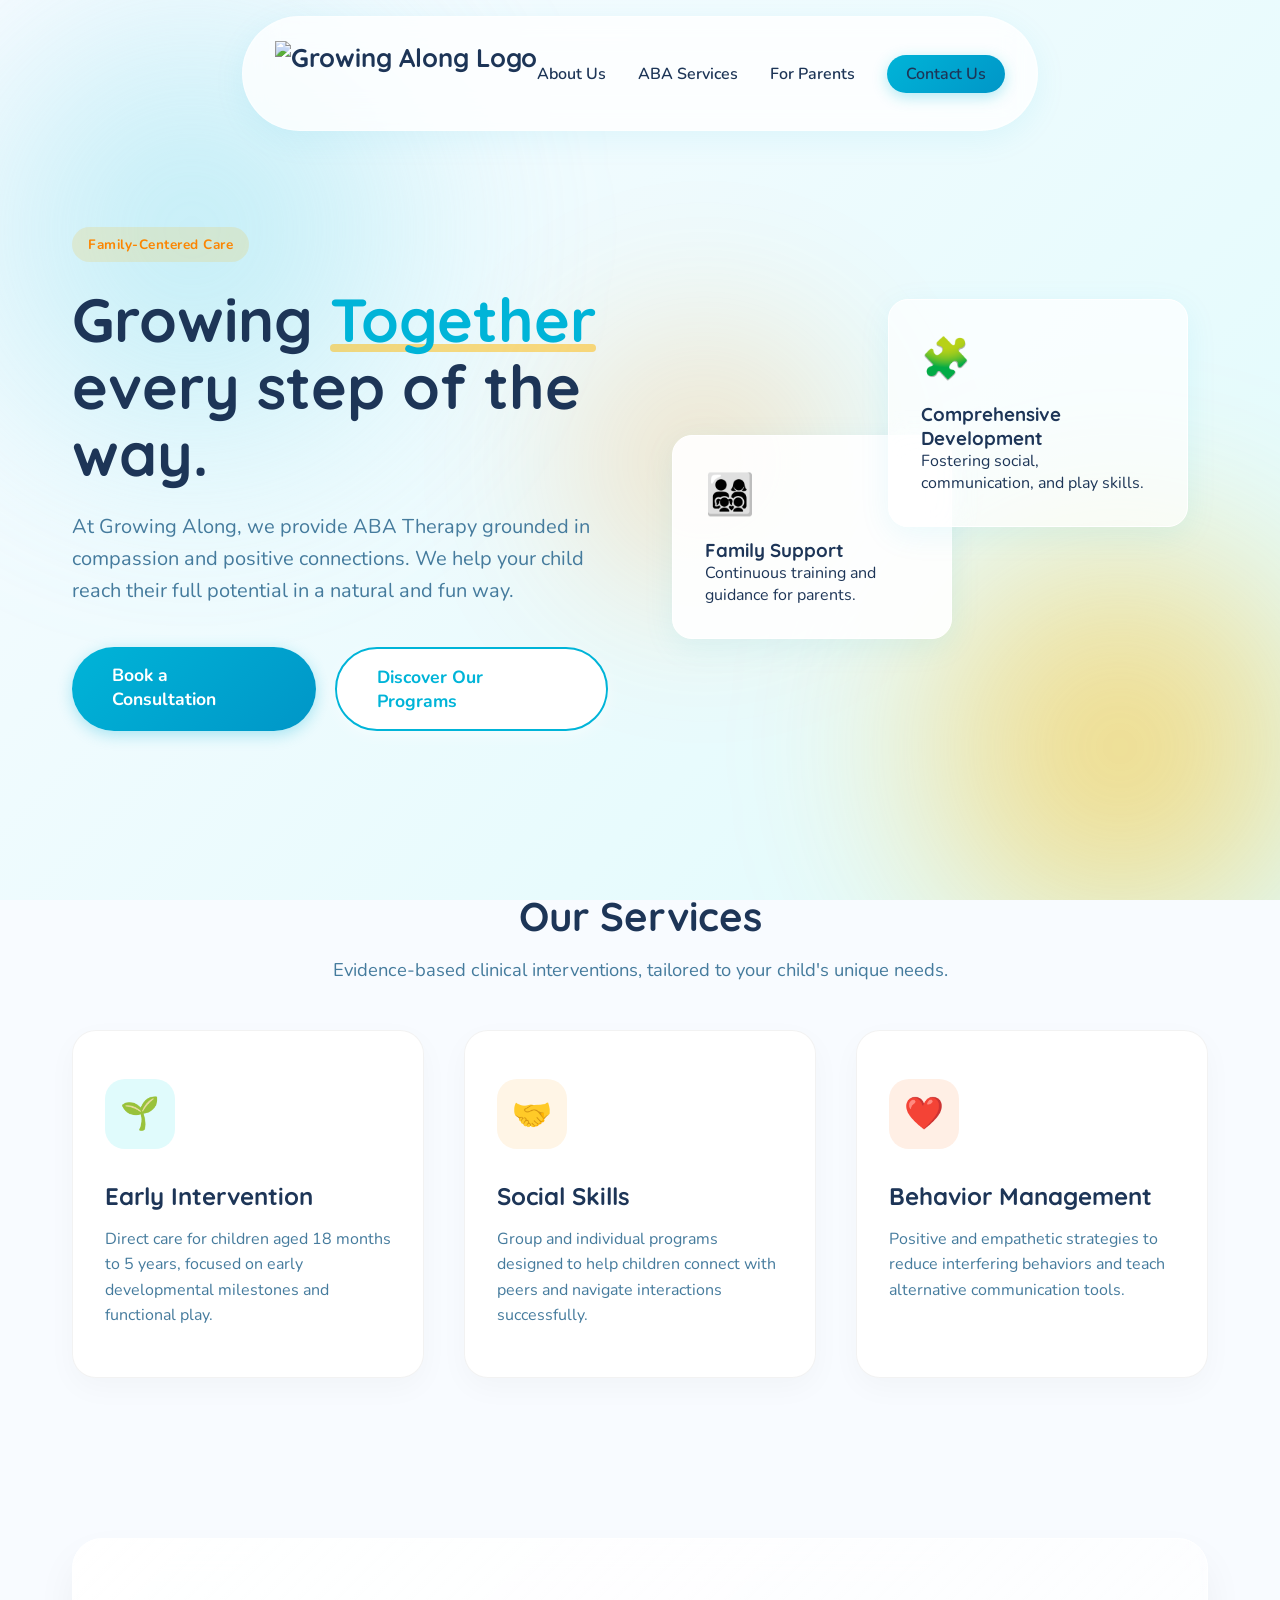
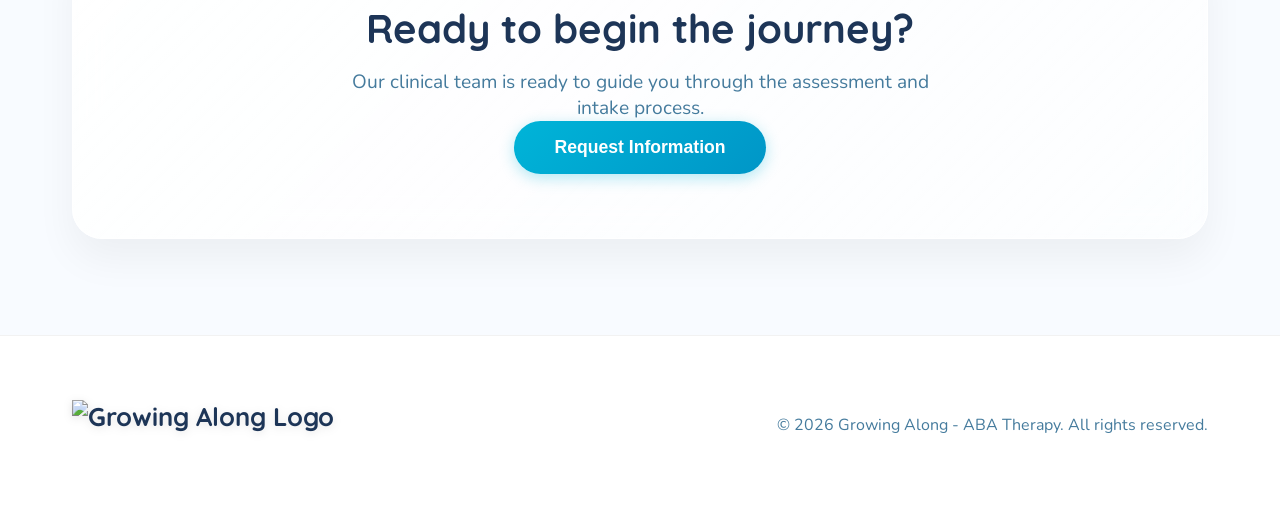
==== commit 9ed7e805: "feat: Replace text logo with custom image logo" ====
--- a/index.html
+++ b/index.html
@@ -22,8 +22,7 @@
     <!-- Navigation -->
     <header class="navbar container">
         <div class="logo">
-            <span class="logo-icon">🌿</span>
-            Growing<span>Along</span>
+            <img src="assets/logo.png" alt="Growing Along Logo" class="brand-logo">
         </div>
         <nav class="nav-links">
             <a href="#about">About Us</a>
@@ -97,7 +96,7 @@
 
     <footer class="site-footer">
         <div class="container footer-content">
-            <div class="logo">🌿 Growing<span>Along</span></div>
+            <div class="logo"><img src="assets/logo.png" alt="Growing Along Logo" class="brand-logo-footer"></div>
             <p>&copy; 2026 Growing Along - ABA Therapy. All rights reserved.</p>
         </div>
     </footer>
--- a/assets/styles.css
+++ b/assets/styles.css
@@ -118,8 +118,17 @@
     color: var(--primary);
 }
 
-.logo-icon {
-    font-size: 1.8rem;
+.brand-logo {
+    height: 65px;
+    width: auto;
+    object-fit: contain;
+}
+
+.brand-logo-footer {
+    height: 50px;
+    width: auto;
+    object-fit: contain;
+    filter: grayscale(0%) drop-shadow(0 2px 4px rgba(0,0,0,0.1));
 }
 
 .nav-links {
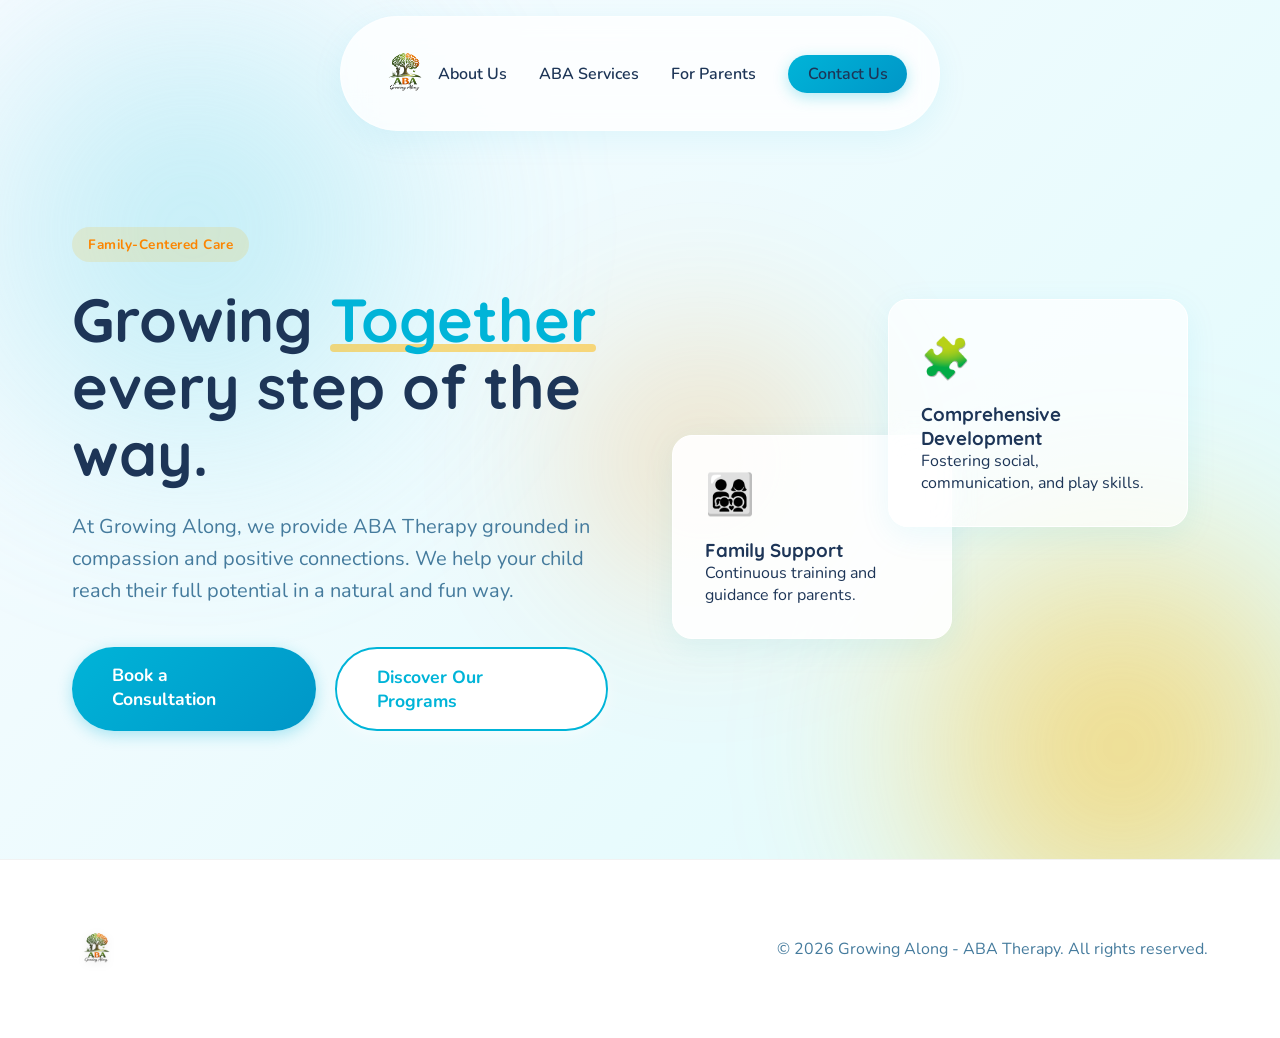
==== commit b593045f: "refactor: Re-architecture to multi-page static site" ====
--- a/index.html
+++ b/index.html
@@ -21,14 +21,14 @@
 
     <!-- Navigation -->
     <header class="navbar container">
-        <div class="logo">
+        <a href="index.html" class="logo" style="text-decoration:none;">
             <img src="assets/logo.png" alt="Growing Along Logo" class="brand-logo">
-        </div>
+        </a>
         <nav class="nav-links">
-            <a href="#about">About Us</a>
-            <a href="#services">ABA Services</a>
-            <a href="#parents">For Parents</a>
-            <a href="#contact" class="btn-primary small">Contact Us</a>
+            <a href="about.html">About Us</a>
+            <a href="services.html">ABA Services</a>
+            <a href="parents.html">For Parents</a>
+            <a href="contact.html" class="btn-primary small">Contact Us</a>
         </nav>
     </header>
 
@@ -40,8 +40,8 @@
                 <h1 class="hero-title">Growing <span>Together</span> every step of the way.</h1>
                 <p class="hero-subtitle">At Growing Along, we provide ABA Therapy grounded in compassion and positive connections. We help your child reach their full potential in a natural and fun way.</p>
                 <div class="cta-group">
-                    <a href="#contact" class="btn-primary large">Book a Consultation</a>
-                    <a href="#services" class="btn-secondary large">Discover Our Programs</a>
+                    <a href="contact.html" class="btn-primary large">Book a Consultation</a>
+                    <a href="services.html" class="btn-secondary large">Discover Our Programs</a>
                 </div>
             </div>
             <div class="hero-graphics">
@@ -55,41 +55,6 @@
                     <h3>Family Support</h3>
                     <p>Continuous training and guidance for parents.</p>
                 </div>
-            </div>
-        </section>
-
-        <!-- Services Section -->
-        <section id="services" class="services-section container">
-            <div class="section-header">
-                <h2>Our Services</h2>
-                <p>Evidence-based clinical interventions, tailored to your child's unique needs.</p>
-            </div>
-            
-            <div class="services-grid">
-                <article class="service-card glass-panel">
-                    <div class="icon-wrapper bg-teal">🌱</div>
-                    <h3>Early Intervention</h3>
-                    <p>Direct care for children aged 18 months to 5 years, focused on early developmental milestones and functional play.</p>
-                </article>
-                <article class="service-card glass-panel">
-                    <div class="icon-wrapper bg-yellow">🤝</div>
-                    <h3>Social Skills</h3>
-                    <p>Group and individual programs designed to help children connect with peers and navigate interactions successfully.</p>
-                </article>
-                <article class="service-card glass-panel">
-                    <div class="icon-wrapper bg-coral">❤️</div>
-                    <h3>Behavior Management</h3>
-                    <p>Positive and empathetic strategies to reduce interfering behaviors and teach alternative communication tools.</p>
-                </article>
-            </div>
-        </section>
-        
-        <!-- Bottom CTA -->
-        <section id="contact" class="cta-banner container">
-            <div class="glass-banner">
-                <h2>Ready to begin the journey?</h2>
-                <p>Our clinical team is ready to guide you through the assessment and intake process.</p>
-                <button class="btn-primary large mt-4">Request Information</button>
             </div>
         </section>
     </main>
@@ -108,9 +73,11 @@
             const x = e.clientX / window.innerWidth;
             const y = e.clientY / window.innerHeight;
             
-            blobs[0].style.transform = `translate(${x * 30}px, ${y * 30}px)`;
-            blobs[1].style.transform = `translate(${-x * 40}px, ${-y * 40}px)`;
-            blobs[2].style.transform = `translate(${x * 50}px, ${-y * 20}px)`;
+            if(blobs.length >= 3) {
+                blobs[0].style.transform = `translate(${x * 30}px, ${y * 30}px)`;
+                blobs[1].style.transform = `translate(${-x * 40}px, ${-y * 40}px)`;
+                blobs[2].style.transform = `translate(${x * 50}px, ${-y * 20}px)`;
+            }
         });
     </script>
 </body>
